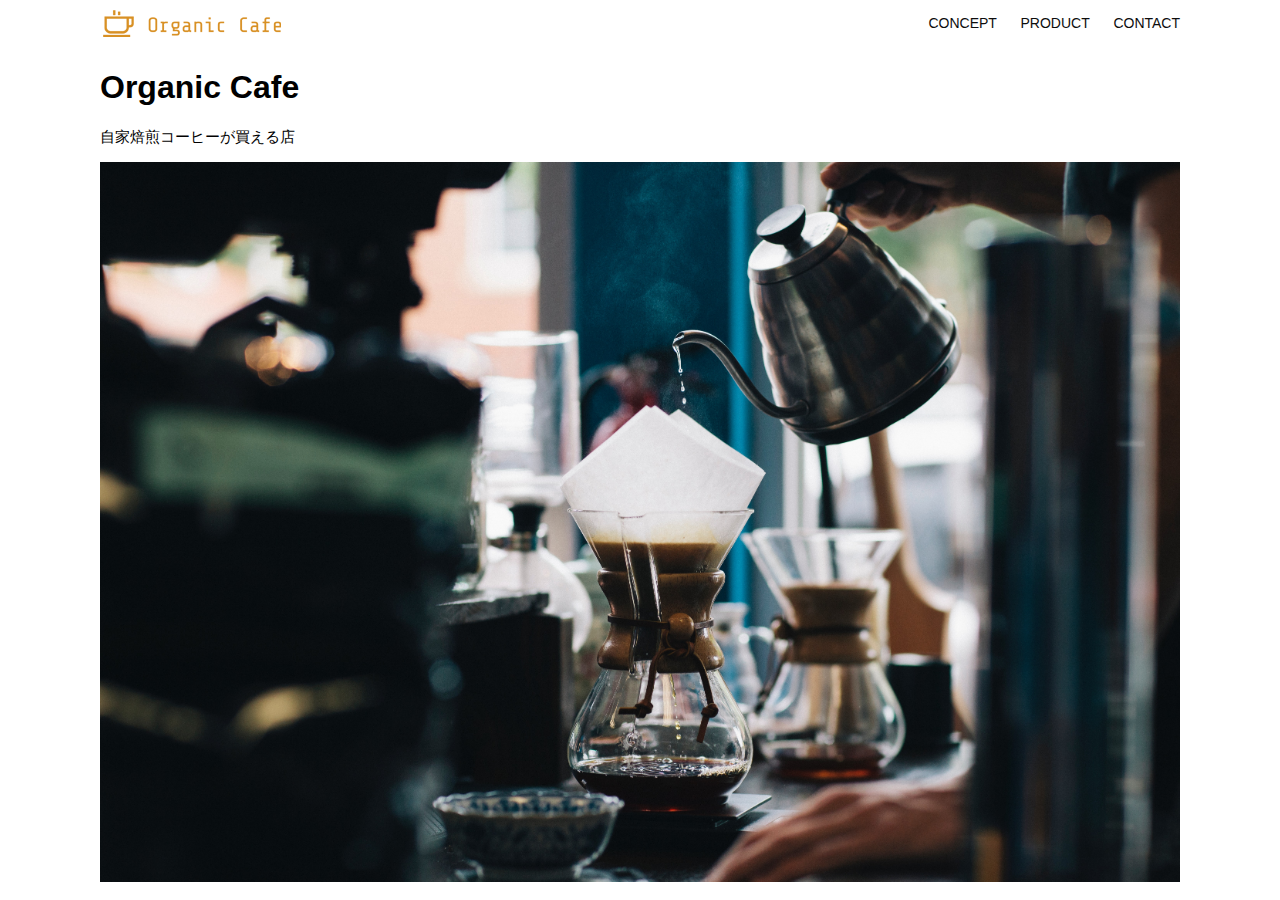
==== html-css-kadai_013/index.html @ 2468fab4 "Add files via upload" ====
<DOCTYPE html>
  <html>
    <head>
      <title>Organic Cafe</title>
      <meta charset="UTF-8">
      <meta name="description" content="自家焙煎コーヒーが買えます。">
      <link rel="stylesheet" href="style.css">
    </head>
    <body>
      <header>
        <a href="index.html" id="logo"><img src="images/logo.png" alt="トップページに戻る"></a>
        <nav id="nav-pc">
          <a href="concept.html">CONCEPT</a>
          <a href="product.html">PRODUCT</a>
          <a href="contact.html">CONTACT</a>
        </nav>
        <img id="menu-sp" src="images/button-menu.png" alt="ナビゲーションを開く" onclick="document.getElementById('nav-sp').style.display='block'">
        <nav id="nav-sp">
          <img id="close" src="images/button-close.png" alt="ナビゲーションを閉じる" onclick="document.getElementById('nav-sp').style.display= 'none'">
          <a id="logo-sp" href="index.html" onclick="document.getElementById('nav-sp').style.display='none'"><img src="images/logo-sp.png" alt="トップページに戻る"></a>
          <a class="menu" href="index.html#concept" onclick="document.getElementById('nav-sp').style.display='none'">CONCEPT</a>
          <a class="menu" href="index.html#product" onclick="document.getElementById('nav-sp').style.display='none'">PRODUCT</a>
          <a class="menu" href="index.html#contact" onclick="document.getElementById('nav-sp').style.display='none'">CONTACT</a>
        </nav>
      </header>
      <main>
        <article>
          <section id="main-visual">
            <div id="main-message">
              <h1>Organic Cafe</h1>
              <p>自家焙煎コーヒーが買える店</p>
            </div>
            <img src="images/main-image.jpg" alt="コーヒーを淹れるているところ">
          </section>
        </article>
      </main>
    </body>
  </html>
</DOCTYPE>
---- html-css-kadai_013/style.css ----
body {
  font-family: "Source Sans Pro", "Hiragino Kaku Gothic ProN", Meiryo, Arial, sans-serif;
}

p {
  font-size: 15px;
}

#main-visual > img {
  width: 100%;
}

@media screen and (min-width: 767px) {
  body {
    max-width: 1080px;
    min-width: 960px;
    margin: 0 auto 0 auto;
  }

  header {
    display: flex;
    justify-content: space-between;
  }

  #nav-pc {
    font-size: 14px;
    padding-top: 15px;
  }

  #nav-pc > a {
    text-decoration: none;
    margin-left: 20px;
  }
  #nav-pc > a:link {
    color: #0d0d0d;
  }
  #nav-pc > a:visited {
    color: #0d0d0d;
  }
  #nav-pc > a:hover {
    color: #0d0d0d;
    text-decoration: underline;
  }
  #nav-pc > a:active {
    color: #0d0d0d;
  }

  #menu-sp,#nav-sp {
    display: none;
  }
}
 
 @media screen and (max-width: 767px) {
 body {
  min-width: 375px;
  max-width: 0;
 }

 #nav-pc {
  display: none;
 }

 #menu-sp {
  float: right;
  padding: 0; 
 }

 #nav-sp {
  background-color: #ce933e;
  position: absolute;
  left: 0;
  top: 0;
  height: 100%;
  width: 100%;
  display: none;
  z-index: 100;
 }

 #close {
  position: absolute;
  top: 20px;
  right: 20px;
 }

#logo-sp {
  margin: 80px 0 30px 20px;
}

#nav-sp > a {
  display: block;
}

#nav-sp > a:link {
  color: #ffffff;
} 

#nav-sp > a:visited {
  color: #ffffff;
}

#nav-sp > a:hover {
  color: #ffffff;
}
#nav-sp > a:hover {
  text-decoration: none;
}

#nav-sp > a:active {
  color: #ffffff;
}

#nav-sp > .menu {
  text-decoration: none;
  display: block;
  margin-left: 20px;
  margin-right: 20px;
  height: 44px;
  font-size: 16px;
  background-image: url("images/arrow.png");
  background-repeat: no-repeat;
  background-position: right top;
}
 }
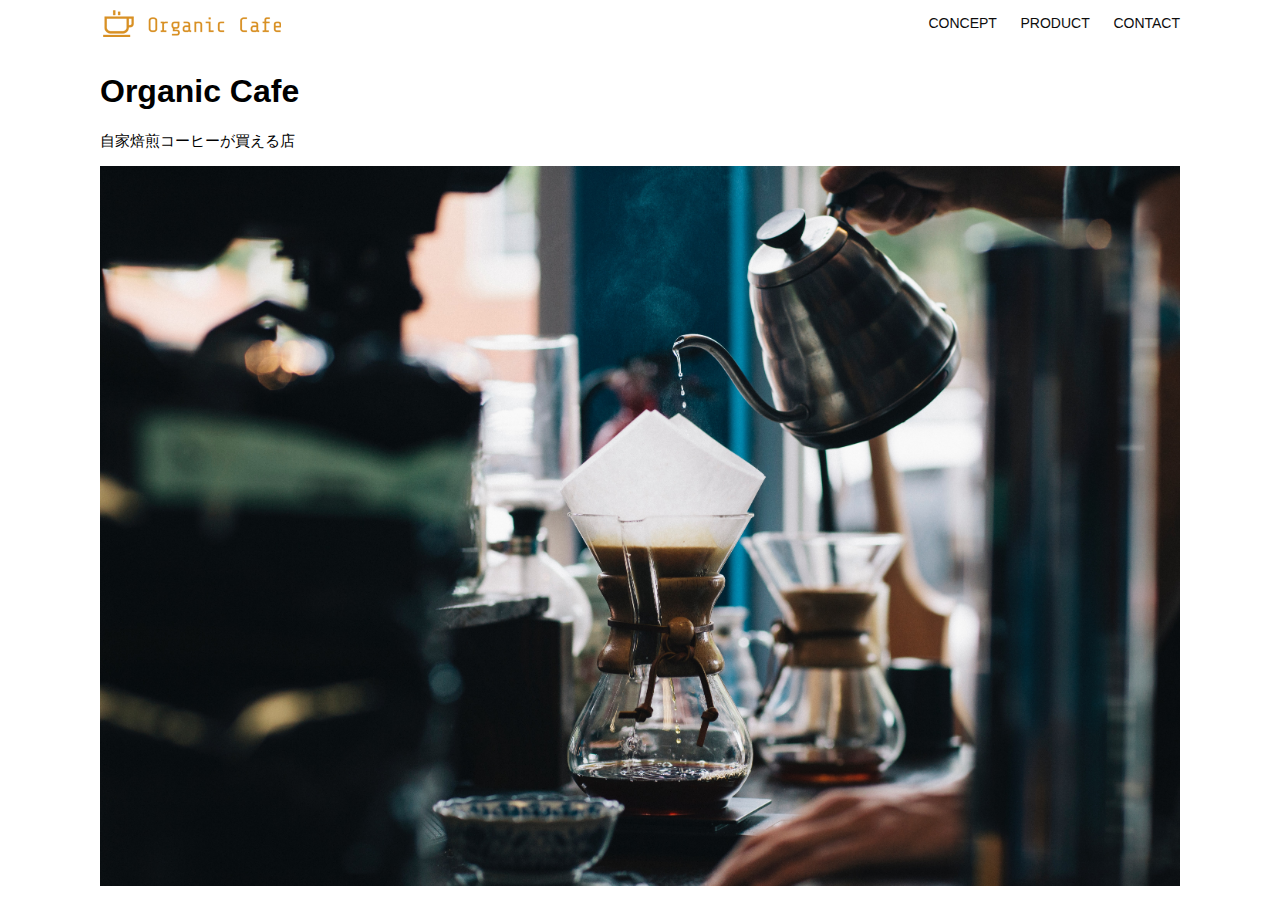
==== commit 977ffe56: "Add files via upload" ====
--- a/html-css-kadai_013/index.html
+++ b/html-css-kadai_013/index.html
@@ -1,4 +1,4 @@
-<DOCTYPE html>
+<!DOCTYPE html>
   <html>
     <head>
       <title>Organic Cafe</title>
--- a/html-css-kadai_013/style.css
+++ b/html-css-kadai_013/style.css
@@ -53,7 +53,7 @@
  @media screen and (max-width: 767px) {
  body {
   min-width: 375px;
-  max-width: 0;
+  max-width: auto;
  }
 
  #nav-pc {
@@ -102,7 +102,7 @@
   color: #ffffff;
 }
 #nav-sp > a:hover {
-  text-decoration: none;
+  text-decoration: underline;
 }
 
 #nav-sp > a:active {
@@ -112,8 +112,7 @@
 #nav-sp > .menu {
   text-decoration: none;
   display: block;
-  margin-left: 20px;
-  margin-right: 20px;
+  margin: 0 20px 0 20px;
   height: 44px;
   font-size: 16px;
   background-image: url("images/arrow.png");
